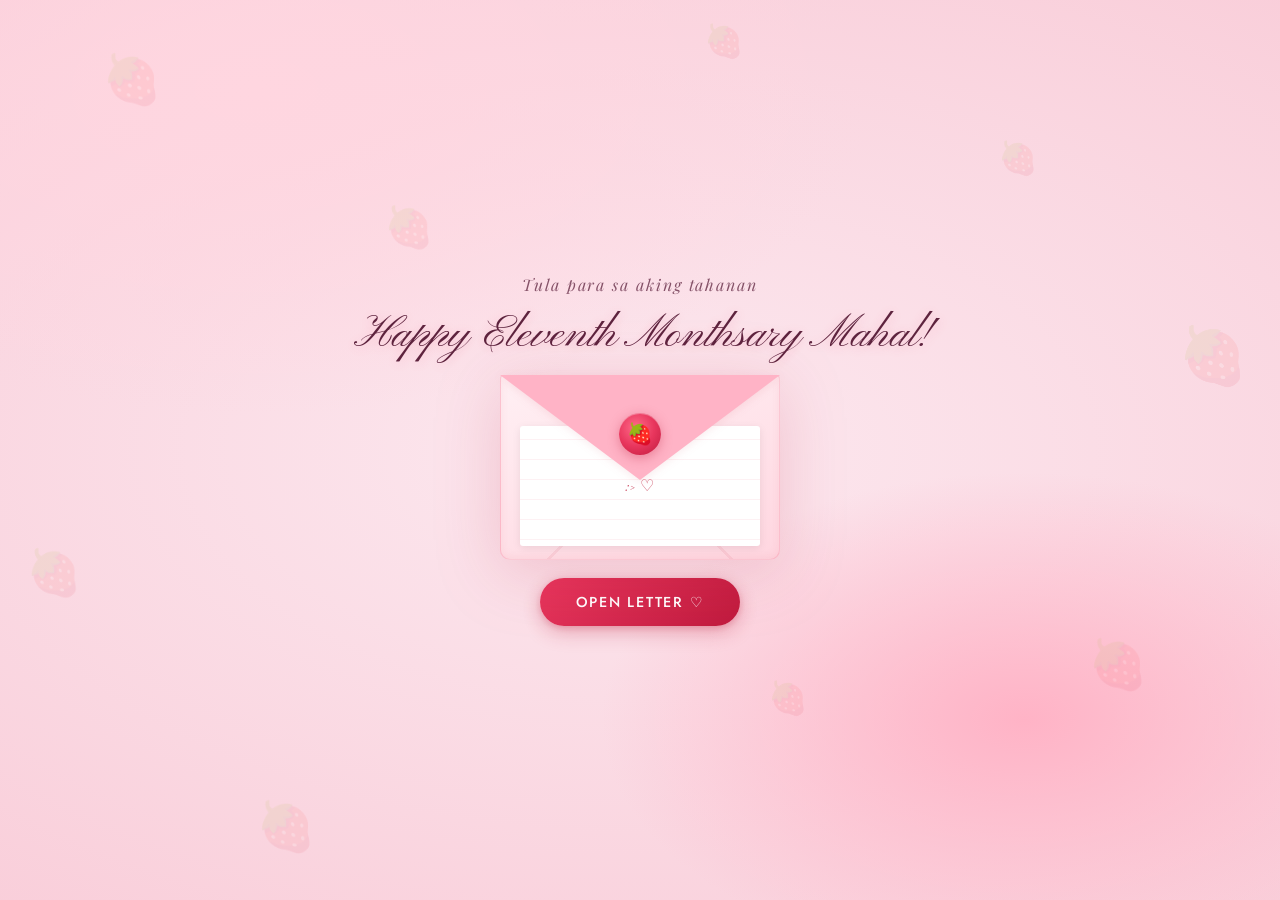
==== index.html @ b636b807 "Add files via upload" ====
<!DOCTYPE html>
<html lang="en">

<head>
  <meta charset="UTF-8" />
  <meta name="viewport" content="width=device-width, initial-scale=1.0" />
  <title>For My Love 🍓 · 11 Months</title>
  <link
    href="https://fonts.googleapis.com/css2?family=Playfair+Display:ital,wght@0,400;0,700;1,400;1,700&family=Pinyon+Script&family=Jost:wght@300;400;500&display=swap"
    rel="stylesheet" />
  <link rel="stylesheet" href="style6.css" />
</head>

<body class="index-page">

  <div class="bg-wash"></div>

  <!-- background strawberries -->
  <div class="bg-berries">
    <div class="bg-sb">🍓</div>
    <div class="bg-sb">🍓</div>
    <div class="bg-sb">🍓</div>
    <div class="bg-sb">🍓</div>
    <div class="bg-sb">🍓</div>
    <div class="bg-sb">🍓</div>
    <div class="bg-sb">🍓</div>
    <div class="bg-sb">🍓</div>
    <div class="bg-sb">🍓</div>
    <div class="bg-sb">🍓</div>
  </div>

  <!-- falling petals (spawned by JS) -->
  <div class="petals-wrap" id="petals"></div>

  <!-- center stage -->
  <div class="stage" id="stage">
    <p class="label-top">Tula para sa aking tahanan</p>
    <p class="label-months">Happy Eleventh Monthsary Mahal!</p>

    <!-- envelope -->
    <div class="envelope-wrap" id="envWrap" onclick="openEnvelope()">
      <div class="envelope">
        <div class="env-body"></div>
        <div class="env-letter">
          <span class="env-letter-preview">:> ♡</span>
        </div>
        <div class="env-flap" id="envFlap"></div>
        <div class="env-seal" id="envSeal">🍓</div>
      </div>
    </div>

    <button class="open-btn" onclick="openEnvelope()">Open letter ♡</button>
  </div>

  <!-- page transition overlay -->
  <div class="overlay" id="overlay"></div>

  <script src="main6.js"></script>
</body>

</html>
---- style6.css ----
/* ════════════════════════════════════════
   GLOBAL
════════════════════════════════════════ */
:root {
  --berry: #5E233E;
  --berry-dk: #992D3C;
  --berry-lt: #E0A559;
  --blush: #EFD2AC;
  --cream: #FFFFFF;
  --soft: #D19797;
  --text: #EBC7C7;
  --text-soft: #E6DADA;
  --ink: #3d1020;
  --ink-soft: #9C2222;
}

* {
  margin: 0;
  padding: 0;
  box-sizing: border-box;
}

/* ════════════════════════════════════════
   BACKGROUND
════════════════════════════════════════ */
.bg-wash {
  position: fixed;
  inset: 0;
  background:
    radial-gradient(ellipse 80% 60% at 20% 10%, #ffd6e0 0%, transparent 60%),
    radial-gradient(ellipse 60% 50% at 80% 80%, #ffb3c6 0%, transparent 55%),
    radial-gradient(ellipse 90% 70% at 50% 50%, #fce8ef 0%, #f9ccd8 100%);
  z-index: 0;
}

/* ════════════════════════════════════════
   FLOATING STRAWBERRIES
════════════════════════════════════════ */
.bg-berries {
  position: fixed;
  inset: 0;
  pointer-events: none;
  z-index: 1;
}

.bg-sb {
  position: absolute;
  font-size: 2.5rem;
  opacity: 0.07;
  animation: floatSb linear infinite;
  user-select: none;
}

.bg-sb:nth-child(1) {
  top: 5%;
  left: 8%;
  font-size: 3rem;
  animation-duration: 22s;
  animation-delay: 0s;
}

.bg-sb:nth-child(2) {
  top: 15%;
  left: 78%;
  font-size: 2rem;
  animation-duration: 18s;
  animation-delay: 3s;
}

.bg-sb:nth-child(3) {
  top: 35%;
  left: 92%;
  font-size: 3.5rem;
  animation-duration: 26s;
  animation-delay: 1s;
}

.bg-sb:nth-child(4) {
  top: 60%;
  left: 2%;
  font-size: 2.8rem;
  animation-duration: 20s;
  animation-delay: 5s;
}

.bg-sb:nth-child(5) {
  top: 75%;
  left: 60%;
  font-size: 2rem;
  animation-duration: 24s;
  animation-delay: 2s;
}

.bg-sb:nth-child(6) {
  top: 88%;
  left: 20%;
  font-size: 3rem;
  animation-duration: 16s;
  animation-delay: 7s;
}

.bg-sb:nth-child(7) {
  top: 45%;
  left: 45%;
  font-size: 1.8rem;
  animation-duration: 30s;
  animation-delay: 4s;
}

.bg-sb:nth-child(8) {
  top: 22%;
  left: 30%;
  font-size: 2.5rem;
  animation-duration: 19s;
  animation-delay: 9s;
}

.bg-sb:nth-child(9) {
  top: 70%;
  left: 85%;
  font-size: 3rem;
  animation-duration: 23s;
  animation-delay: 6s;
}

.bg-sb:nth-child(10) {
  top: 2%;
  left: 55%;
  font-size: 2rem;
  animation-duration: 28s;
  animation-delay: 1s;
}

/* extra for letter page */
.bg-sb:nth-child(11) {
  top: 0%;
  left: 60%;
  font-size: 2.2rem;
  animation-duration: 29s;
  animation-delay: 12s;
}

.bg-sb:nth-child(12) {
  top: 70%;
  left: 10%;
  font-size: 4.5rem;
  animation-duration: 23s;
  animation-delay: 9s;
}

@keyframes floatSb {
  0% {
    transform: translateY(0px) rotate(0deg) scale(1);
  }

  33% {
    transform: translateY(-18px) rotate(8deg) scale(1.05);
  }

  66% {
    transform: translateY(8px) rotate(-5deg) scale(0.97);
  }

  100% {
    transform: translateY(0px) rotate(0deg) scale(1);
  }
}

/* ════════════════════════════════════════
   FALLING PETALS
════════════════════════════════════════ */
.petals-wrap {
  position: fixed;
  inset: 0;
  pointer-events: none;
  z-index: 1;
}

.fp {
  position: absolute;
  top: -40px;
  font-size: 1rem;
  animation: petalFall linear infinite;
  opacity: 0.5;
}

@keyframes petalFall {
  0% {
    transform: translateY(0) rotate(0deg) translateX(0);
    opacity: 0;
  }

  10% {
    opacity: 0.5;
  }

  90% {
    opacity: 0.3;
  }

  100% {
    transform: translateY(110vh) rotate(360deg) translateX(30px);
    opacity: 0;
  }
}

/* ════════════════════════════════════════
   PAGE — INDEX (envelope page)
════════════════════════════════════════ */
.index-page {
  min-height: 100vh;
  display: flex;
  flex-direction: column;
  align-items: center;
  justify-content: center;
  background: #fce8ef;
  font-family: 'Jost', sans-serif;
  overflow: hidden;
  position: relative;
}

/* ── Stage ── */
.stage {
  position: relative;
  z-index: 10;
  display: flex;
  flex-direction: column;
  align-items: center;
  gap: 18px;
  transition: opacity 0.6s ease, transform 0.6s ease;
}

.stage.fade-out {
  opacity: 0;
  transform: scale(0.96) translateY(-10px);
  pointer-events: none;
}

/* ── Labels ── */
.label-top {
  font-family: 'Playfair Display', serif;
  font-style: italic;
  font-size: 1rem;
  color: var(--berry);
  letter-spacing: 0.12em;
  opacity: 0.75;
}

.label-months {
  font-family: 'Pinyon Script', cursive;
  font-size: 2.8rem;
  color: var(--berry);
  line-height: 1;
  text-shadow: 0 2px 12px rgba(232, 54, 93, 0.2);
}

/* ── Envelope ── */
.envelope-wrap {
  position: relative;
  width: 280px;
  cursor: pointer;
  filter: drop-shadow(0 12px 32px rgba(190, 30, 60, 0.18));
  transition: transform 0.3s ease;
}

.envelope-wrap:hover {
  transform: translateY(-4px) scale(1.02);
}

.envelope {
  width: 280px;
  height: 185px;
  position: relative;
}

.env-body {
  position: absolute;
  inset: 0;
  background: linear-gradient(160deg, #fff0f4 0%, #ffd6e0 100%);
  border-radius: 4px 4px 10px 10px;
  border: 1.5px solid rgba(232, 54, 93, 0.2);
  box-shadow: inset 0 -2px 8px rgba(200, 60, 80, 0.08);
  overflow: hidden;
}

/* V fold crease lines */
.env-body::before {
  content: '';
  position: absolute;
  inset: 0;
  background:
    linear-gradient(135deg, transparent 49.5%, rgba(220, 100, 120, 0.12) 49.5%, rgba(220, 100, 120, 0.12) 50.5%, transparent 50.5%),
    linear-gradient(225deg, transparent 49.5%, rgba(220, 100, 120, 0.12) 49.5%, rgba(220, 100, 120, 0.12) 50.5%, transparent 50.5%);
}

/* top flap */
.env-flap {
  position: absolute;
  top: 0;
  left: 0;
  right: 0;
  height: 0;
  border-left: 140px solid transparent;
  border-right: 140px solid transparent;
  border-top: 105px solid #ffb3c6;
  filter: drop-shadow(0 2px 4px rgba(200, 60, 80, 0.1));
  transform-origin: top center;
  transition: transform 0.7s cubic-bezier(0.4, 0, 0.2, 1);
  z-index: 5;
}

.env-flap.opened {
  transform: rotateX(180deg);
}

/* wax seal */
.env-seal {
  position: absolute;
  top: 38px;
  left: 50%;
  transform: translateX(-50%);
  width: 42px;
  height: 42px;
  background: radial-gradient(circle at 40% 35%, #ff6b8a, #e8365d 50%, #bf1a3d);
  border-radius: 50%;
  z-index: 6;
  display: flex;
  align-items: center;
  justify-content: center;
  font-size: 1.3rem;
  box-shadow: 0 3px 12px rgba(190, 30, 60, 0.35), 0 1px 0 rgba(255, 255, 255, 0.3) inset;
  transition: transform 0.4s ease, opacity 0.4s ease;
}

.env-seal.opened {
  transform: translateX(-50%) scale(0.6);
  opacity: 0;
}

/* letter peeking out */
.env-letter {
  position: absolute;
  bottom: 14px;
  left: 20px;
  right: 20px;
  height: 120px;
  background: var(--cream);
  border-radius: 3px;
  box-shadow: 0 2px 8px rgba(0, 0, 0, 0.08);
  transform: translateY(0px);
  transition: transform 0.7s cubic-bezier(0.4, 0, 0.2, 1) 0.3s;
  z-index: 3;
  display: flex;
  align-items: center;
  justify-content: center;
  overflow: hidden;
}

.env-letter::before {
  content: '';
  position: absolute;
  inset: 0;
  background: repeating-linear-gradient(transparent, transparent 19px,
      rgba(232, 54, 93, 0.07) 19px,
      rgba(232, 54, 93, 0.07) 20px);
  background-position: 0 14px;
}

.env-letter-preview {
  font-family: 'Pinyon Script', cursive;
  font-size: 1rem;
  color: rgba(190, 30, 59, 0.76);
  letter-spacing: 0.05em;
  user-select: none;
}

.env-letter.opened {
  transform: translateY(-70px);
}

/* ── Open button ── */
.open-btn {
  background: linear-gradient(135deg, #e8365d, #bf1a3d);
  color: white;
  border: none;
  padding: 14px 36px;
  border-radius: 50px;
  font-family: 'Jost', sans-serif;
  font-weight: 500;
  font-size: 0.9rem;
  letter-spacing: 0.12em;
  text-transform: uppercase;
  cursor: pointer;
  box-shadow: 0 6px 20px rgba(190, 30, 60, 0.3), 0 2px 6px rgba(190, 30, 60, 0.2);
  transition: transform 0.2s, box-shadow 0.2s;
  animation: pulse-btn 2.5s ease-in-out infinite;
}

.open-btn:hover {
  transform: translateY(-2px);
  box-shadow: 0 10px 28px rgba(190, 30, 60, 0.4);
  animation: none;
}

@keyframes pulse-btn {

  0%,
  100% {
    box-shadow: 0 6px 20px rgba(190, 30, 60, 0.3);
  }

  50% {
    box-shadow: 0 6px 28px rgba(190, 30, 60, 0.5);
  }
}

.hint {
  font-size: 0.72rem;
  color: rgba(74, 21, 40, 0.45);
  letter-spacing: 0.15em;
  font-style: italic;
}

/* ── Transition overlay ── */
.overlay {
  position: fixed;
  inset: 0;
  background: #fff0f4;
  z-index: 100;
  opacity: 0;
  pointer-events: none;
  transition: opacity 0.5s ease;
}

.overlay.show {
  opacity: 1;
  pointer-events: all;
}

/* ════════════════════════════════════════
   PAGE — LETTER
════════════════════════════════════════ */
.letter-page {
  min-height: 100vh;
  background: #fce8ef;
  font-family: 'Jost', sans-serif;
  position: relative;
  overflow-x: hidden;
}

.page {
  position: relative;
  z-index: 10;
  min-height: 100vh;
  display: flex;
  align-items: flex-start;
  justify-content: center;
  padding: 70px 24px 80px;
}

/* ── Letter wrapper ── */
.letter-wrapper {
  width: 100%;
  max-width: 640px;
  animation: riseIn 0.9s cubic-bezier(.22, 1, .36, 1) both;
}

@keyframes riseIn {
  from {
    opacity: 0;
    transform: translateY(30px);
  }

  to {
    opacity: 1;
    transform: translateY(0);
  }
}

/* ── Paper ── */
.paper {
  position: relative;
  background: var(--cream);
  border-radius: 2px 2px 6px 6px;
  box-shadow:
    0 2px 0 rgba(232, 54, 93, 0.1),
    0 10px 40px rgba(180, 50, 70, 0.1),
    0 30px 80px rgba(160, 30, 50, 0.08);
  padding: 80px 68px 60px;
  /* ruled lines */
  background-image:
    linear-gradient(var(--cream) 0%, var(--cream) 100%),
    repeating-linear-gradient(transparent, transparent 27px, rgba(232, 54, 93, 0.06) 27px, rgba(232, 54, 93, 0.06) 28px);
  background-size: 100% 100%, 100% 28px;
  background-position: 0 0, 0 72px;
}

/* left margin line */
.paper::after {
  content: '';
  position: absolute;
  top: 0;
  bottom: 0;
  left: 52px;
  width: 1px;
  background: rgba(232, 54, 93, 0.12);
}

/* top fold shadow */
.paper::before {
  content: '';
  position: absolute;
  top: 0;
  left: 0;
  right: 0;
  height: 5px;
  background: linear-gradient(180deg, rgba(232, 54, 93, 0.08), transparent);
  border-radius: 2px 2px 0 0;
}

/* ── Strawberry corner accents ── */
.sb-corner {
  position: absolute;
  font-size: 1.4rem;
  opacity: 0.35;
  pointer-events: none;
  animation: cornerBob 4s ease-in-out infinite;
}

.sb-corner.tl {
  top: 16px;
  left: 16px;
  animation-delay: 0s;
}

.sb-corner.tr {
  top: 16px;
  right: 16px;
  animation-delay: 1s;
}

.sb-corner.bl {
  bottom: 16px;
  left: 16px;
  animation-delay: 2s;
}

.sb-corner.br {
  bottom: 16px;
  right: 16px;
  animation-delay: 3s;
}

@keyframes cornerBob {

  0%,
  100% {
    transform: translateY(0);
  }

  50% {
    transform: translateY(-4px);
  }
}

/* ── Corner photos ── */
.corner-photo {
  position: absolute;
  width: 88px;
  height: 88px;
  background: white;
  padding: 5px;
  box-shadow: 0 3px 12px rgba(0, 0, 0, 0.13), 0 1px 3px rgba(0, 0, 0, 0.08);
  z-index: 5;
}

.corner-photo img {
  width: 100%;
  height: 100%;
  object-fit: cover;
  display: block;
}

.top-left {
  top: -18px;
  left: -18px;
  transform: rotate(-5deg);
}

.top-right {
  top: -18px;
  right: -18px;
  transform: rotate(5deg);
}

.bottom-left {
  bottom: -18px;
  left: -18px;
  transform: rotate(4deg);
}

.bottom-right {
  bottom: -18px;
  right: -18px;
  transform: rotate(-4deg);
}

/* photo placeholder */
.photo-ph {
  width: 100%;
  height: 100%;
  background: linear-gradient(135deg, #ffd6e0, #ffb3c6);
  display: flex;
  flex-direction: column;
  align-items: center;
  justify-content: center;
  font-size: 1.6rem;
  gap: 2px;
}

.photo-ph span {
  font-size: 0.45rem;
  font-family: 'Jost', sans-serif;
  color: var(--berry-dk);
  letter-spacing: 0.05em;
  text-align: center;
}

/* ── Paper content ── */
.paper-header {
  text-align: center;
  margin-bottom: 28px;
}

.paper-deco {
  display: block;
  font-size: 1.1rem;
  letter-spacing: 8px;
  margin-bottom: 10px;
  opacity: 0.6;
}

.paper-title {
  font-family: 'Pinyon Script', cursive;
  font-size: 2.8rem;
  color: var(--berry);
}

.paper-line {
  height: 1px;
  background: linear-gradient(to right, transparent, rgba(232, 54, 93, 0.25), transparent);
  margin: 14px 0;
}

/* ── Letter body ── */
.letter-body {
  min-height: 80px;
  text-align: justify;
}

.letter-text {
  font-family: 'Playfair Display', serif;
  font-size: 1.08rem;
  line-height: 2;
  color: var(--ink);
  margin-bottom: 18px;
}

.placeholder-text {
  font-family: 'Playfair Display', serif;
  font-style: italic;
  font-size: 1rem;
  line-height: 2;
  color: rgba(211, 91, 117, 0.938);
  border: 1.5px dashed rgba(232, 54, 93, 0.18);
  border-radius: 4px;
  padding: 20px 24px;
  background: rgba(255, 214, 224, 0.12);
}

/* ── Footer ── */
.paper-footer {
  text-align: right;
  margin-top: 32px;
}

.sign-off {
  font-family: 'Playfair Display', serif;
  font-style: italic;
  font-size: 0.95rem;
  color: var(--ink-soft);
  margin-bottom: 4px;
}

.signature {
  font-family: 'Pinyon Script', cursive;
  font-size: 2.2rem;
  color: var(--berry);
}

.sb-divider {
  text-align: center;
  font-size: 0.9rem;
  letter-spacing: 6px;
  opacity: 0.4;
  margin: 20px 0;
}

/* ════════════════════════════════════════
   MUSIC PLAYER
════════════════════════════════════════ */
#music-player {
  display: none;
  position: fixed;
  top: 0;
  left: 0;
  right: 0;
  z-index: 999;
  background: rgba(255, 232, 237, 0.75);
  backdrop-filter: blur(14px);
  border-bottom: 1px solid rgba(232, 54, 93, 0.15);
  padding: 6px 20px;
  align-items: center;
  gap: 14px;
  animation: slideDown 0.5s ease;
}

#music-player.visible {
  display: flex;
}

@keyframes slideDown {
  from {
    transform: translateY(-100%);
    opacity: 0;
  }

  to {
    transform: translateY(0);
    opacity: 1;
  }
}

.player-note {
  font-size: 0.85rem;
  animation: wiggle 2s ease-in-out infinite;
  display: inline-block;
  flex-shrink: 0;
  opacity: 0.7;
}

@keyframes wiggle {

  0%,
  100% {
    transform: rotate(0deg);
  }

  25% {
    transform: rotate(12deg);
  }

  75% {
    transform: rotate(-12deg);
  }
}

.player-text {
  display: flex;
  flex-direction: column;
  overflow: hidden;
  min-width: 0;
  flex: 1;
}

#song-title {
  font-family: 'Playfair Display', serif;
  font-size: 0.78rem;
  font-weight: 600;
  color: var(--berry);
  white-space: nowrap;
  overflow: hidden;
  text-overflow: ellipsis;
  opacity: 0.85;
}

#song-artist {
  font-size: 0.62rem;
  color: var(--text-soft);
  letter-spacing: 0.05em;
  opacity: 0.7;
}

.player-controls {
  display: flex;
  align-items: center;
  gap: 6px;
  flex-shrink: 0;
}

.ctrl-btn {
  background: transparent;
  border: none;
  border-radius: 50%;
  width: 26px;
  height: 26px;
  font-size: 0.7rem;
  cursor: pointer;
  color: var(--berry);
  opacity: 0.7;
  transition: opacity 0.2s, transform 0.15s;
  display: flex;
  align-items: center;
  justify-content: center;
}

.ctrl-btn:hover {
  opacity: 1;
  transform: scale(1.15);
}

.ctrl-btn.play {
  width: 28px;
  height: 28px;
  font-size: 0.8rem;
  background: rgba(232, 54, 93, 0.15);
  opacity: 0.85;
  border-radius: 50%;
}

.ctrl-btn.play:hover {
  background: rgba(232, 54, 93, 0.25);
  opacity: 1;
}

.player-progress {
  display: flex;
  align-items: center;
  gap: 5px;
  flex: 1.5;
  min-width: 0;
}

.player-progress span {
  font-size: 0.58rem;
  color: var(--text-soft);
  min-width: 22px;
  text-align: center;
  opacity: 0.6;
}

#progress-bar {
  flex: 1;
  -webkit-appearance: none;
  height: 2px;
  border-radius: 4px;
  background: rgba(232, 54, 93, 0.2);
  outline: none;
  cursor: pointer;
}

#progress-bar::-webkit-slider-thumb {
  -webkit-appearance: none;
  width: 8px;
  height: 8px;
  border-radius: 50%;
  background: var(--berry);
  cursor: pointer;
  opacity: 0.8;
}

/* ════════════════════════════════════════
   RESPONSIVE
════════════════════════════════════════ */
@media (max-width: 680px) {
  .paper {
    padding: 60px 36px 50px;
  }

  .paper::after {
    left: 30px;
  }

  .corner-photo {
    width: 65px;
    height: 65px;
  }

  .top-left {
    top: -14px;
    left: -12px;
  }

  .top-right {
    top: -14px;
    right: -12px;
  }

  .bottom-left {
    bottom: -14px;
    left: -12px;
  }

  .bottom-right {
    bottom: -14px;
    right: -12px;
  }

  .paper-title {
    font-size: 2.2rem;
  }

  .letter-text {
    font-size: 1rem;
  }

  .player-progress {
    display: none;
  }
}

@media (max-width: 420px) {
  .paper {
    padding: 50px 24px 44px;
  }
}
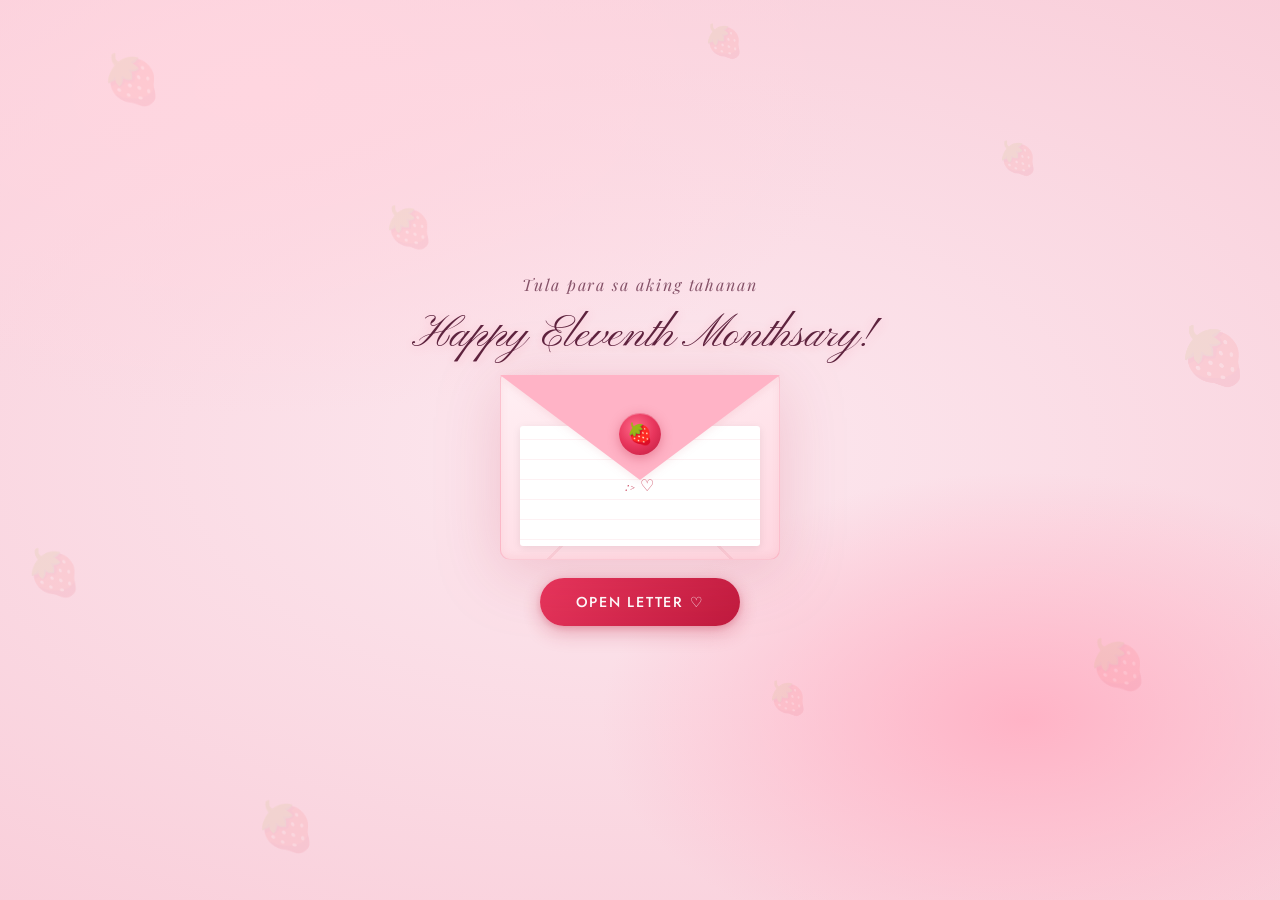
==== commit b06dfc7b: "Update index.html" ====
--- a/index.html
+++ b/index.html
@@ -35,7 +35,7 @@
   <!-- center stage -->
   <div class="stage" id="stage">
     <p class="label-top">Tula para sa aking tahanan</p>
-    <p class="label-months">Happy Eleventh Monthsary Mahal!</p>
+    <p class="label-months">Happy Eleventh Monthsary!</p>
 
     <!-- envelope -->
     <div class="envelope-wrap" id="envWrap" onclick="openEnvelope()">
@@ -58,4 +58,4 @@
   <script src="main6.js"></script>
 </body>
 
-</html>+</html>
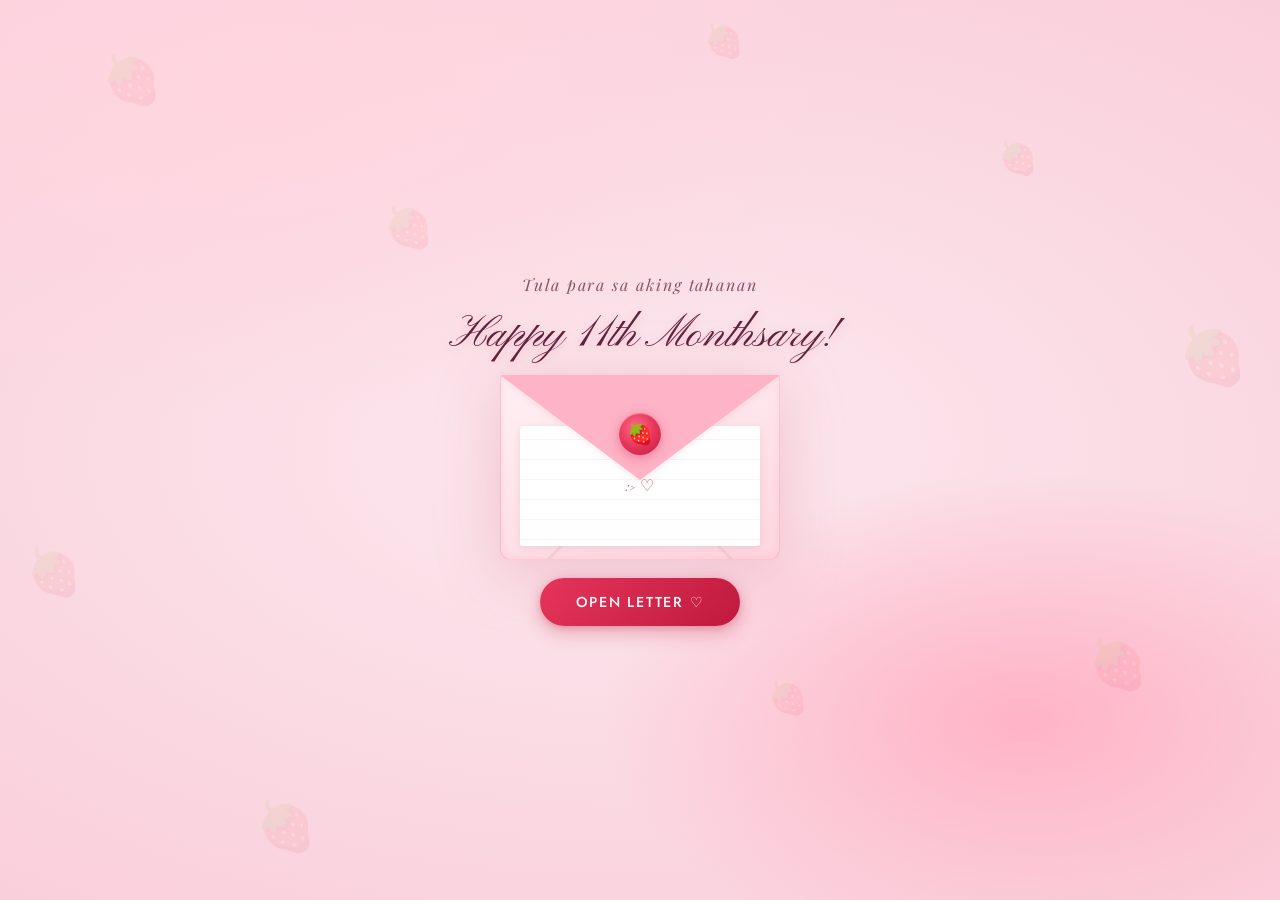
==== commit cb52792a: "Update index.html" ====
--- a/index.html
+++ b/index.html
@@ -35,7 +35,7 @@
   <!-- center stage -->
   <div class="stage" id="stage">
     <p class="label-top">Tula para sa aking tahanan</p>
-    <p class="label-months">Happy Eleventh Monthsary!</p>
+    <p class="label-months">Happy 11th Monthsary!</p>
 
     <!-- envelope -->
     <div class="envelope-wrap" id="envWrap" onclick="openEnvelope()">
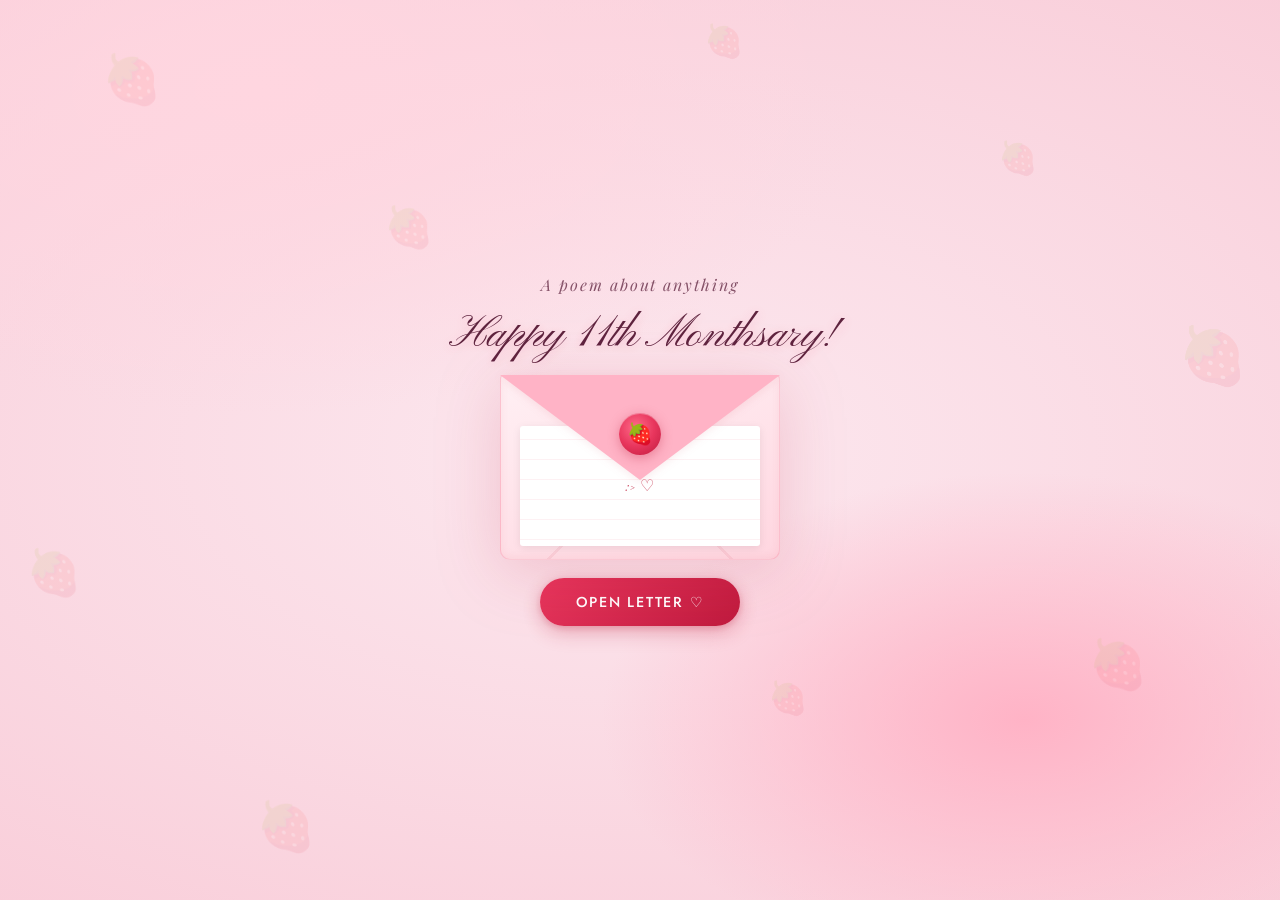
==== commit 181e147a: "input" ====
--- a/index.html
+++ b/index.html
@@ -4,7 +4,7 @@
 <head>
   <meta charset="UTF-8" />
   <meta name="viewport" content="width=device-width, initial-scale=1.0" />
-  <title>For My Love 🍓 · 11 Months</title>
+  <title>Happy monthsaryy!</title>
   <link
     href="https://fonts.googleapis.com/css2?family=Playfair+Display:ital,wght@0,400;0,700;1,400;1,700&family=Pinyon+Script&family=Jost:wght@300;400;500&display=swap"
     rel="stylesheet" />
@@ -34,7 +34,7 @@
 
   <!-- center stage -->
   <div class="stage" id="stage">
-    <p class="label-top">Tula para sa aking tahanan</p>
+    <p class="label-top">A poem about anything</p>
     <p class="label-months">Happy 11th Monthsary!</p>
 
     <!-- envelope -->
@@ -58,4 +58,4 @@
   <script src="main6.js"></script>
 </body>
 
-</html>
+</html>
